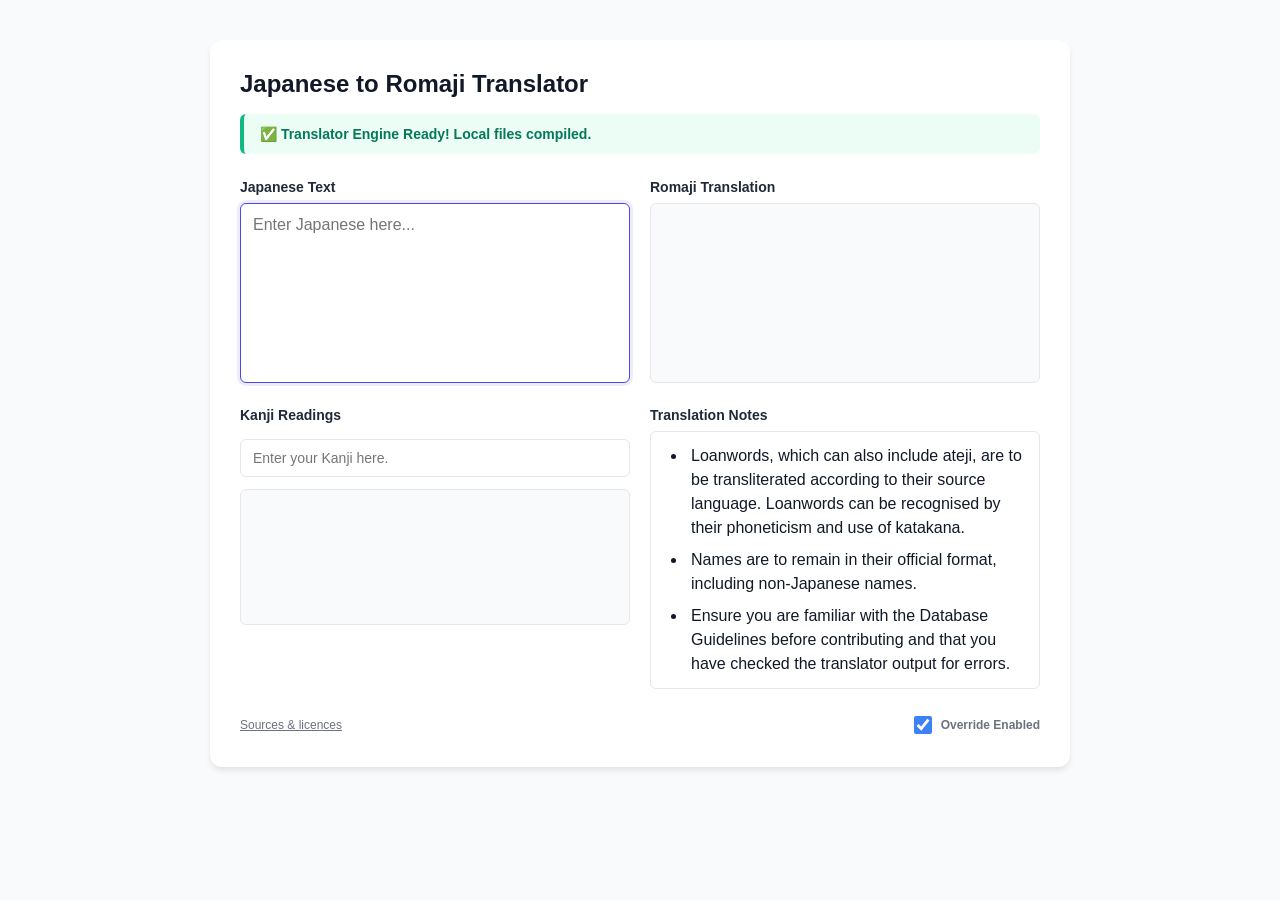
==== translator.html @ 2bcebe0d "Initial release version" ====
<!DOCTYPE html>
<html lang="en">
<head>
    <meta charset="UTF-8">
    <meta name="viewport" content="width=device-width, initial-scale=1.0">
    <title>Cernunnos' Japanese to Romaji Translator</title>
    <style>
        :root {
            --primary: #4f46e5;
            --success: #10b981;
            --error: #ef4444;
            --bg: #f9fafb;
            --card: #ffffff;
            --text: #1f2937;
            --border: #e5e7eb;
        }
        body {
            font-family: -apple-system, BlinkMacSystemFont, "Segoe UI", Roboto, sans-serif;
            background-color: var(--bg);
            color: var(--text);
            margin: 0;
            padding: 40px 20px;
            display: flex;
            justify-content: center;
        }
        .container {
            width: 100%;
            max-width: 800px;
            background: var(--card);
            padding: 30px;
            border-radius: 12px;
            box-shadow: 0 4px 6px -1px rgba(0,0,0,0.1);
        }
        h1 { margin-top: 0; font-size: 24px; font-weight: 700; color: #111827; }
        
        #status-banner {
            padding: 12px 16px;
            border-radius: 6px;
            font-size: 14px;
            font-weight: 600;
            margin-bottom: 25px;
            display: flex;
            align-items: center;
            background-color: #eff6ff;
            color: #1d4ed8;
            border-left: 4px solid #3b82f6;
        }
        #status-banner.ready { background-color: #ecfdf5; color: #047857; border-left-color: var(--success); }
        #status-banner.error { background-color: #fef2f2; color: #b91c1c; border-left-color: var(--error); }

        .grid { display: grid; grid-template-columns: 1fr; gap: 20px; }
        @media(min-width: 640px) { .grid { grid-template-columns: 1fr 1fr; } }
        
        label, .section-label { font-weight: 600; font-size: 14px; display: block; margin-bottom: 8px; }
        textarea {
            width: 100%; height: 180px; padding: 12px; box-sizing: border-box;
            border: 1px solid var(--border); border-radius: 6px; font-size: 16px;
            resize: none; font-family: inherit; overflow-y: auto;
        }
        textarea:focus { outline: none; border-color: var(--primary); box-shadow: 0 0 0 3px rgba(79, 70, 229, 0.1); }
        textarea:disabled { background-color: #f3f4f6; cursor: not-allowed; }

        .kanji-panel {
            margin-top: 0;
        }
        .kanji-search {
            width: 100%; box-sizing: border-box; margin-top: 8px; margin-bottom: 12px;
            padding: 10px 12px; border: 1px solid var(--border); border-radius: 6px;
            font-size: 14px; font-family: inherit;
        }
        .kanji-search:focus { outline: none; border-color: var(--primary); box-shadow: 0 0 0 3px rgba(79, 70, 229, 0.1); }
        .kanji-readings-box {
            min-height: 110px; max-height: 220px; overflow-y: auto;
            padding: 12px; border: 1px solid var(--border); border-radius: 6px;
            background-color: #f9fafb; font-size: 14px; line-height: 1.5; color: #111827;
        }
        .kanji-result-group { margin-bottom: 12px; }
        .kanji-result-label {
            font-size: 11px; font-weight: 700; letter-spacing: 0.08em;
            text-transform: uppercase; color: #6b7280; margin-bottom: 6px;
        }
        .kanji-divider {
            border-top: 1px solid #e5e7eb; margin: 10px 0 12px; padding-top: 8px;
        }
        .kanji-reading-item {
            display: flex; gap: 12px; align-items: flex-start; padding: 6px 0; border-bottom: 1px solid #eef2f7;
        }
        .kanji-reading-item:last-child { border-bottom: none; }
        .kanji-character {
            font-size: 24px; font-weight: 700; min-width: 32px; color: var(--primary);
        }
        .kanji-reading-text { flex: 1; }
        .kanji-reading-text strong { color: #4b5563; }
        .kanji-reading-button {
            display: inline-flex; flex-direction: column; align-items: center; gap: 2px;
            background: #eef2ff; border: 1px solid #c7d2fe; border-radius: 999px;
            color: #312e81; font-size: 12px; padding: 4px 10px; margin: 2px 4px 2px 0;
            cursor: pointer; transition: background 0.15s ease, transform 0.15s ease;
        }
        .kanji-reading-button:hover {
            background: #e0e7ff; transform: translateY(-1px);
        }
        .kanji-reading-button:active {
            transform: translateY(0);
        }
        
        .output-box {
            background-color: #f9fafb; border: 1px solid var(--border); border-radius: 6px;
            padding: 12px; height: 180px; box-sizing: border-box; font-size: 16px;
            white-space: pre-wrap; word-wrap: break-word; overflow-y: auto; color: #111827;
        }
        .notes-panel {
            margin-top: 0;
        }
        .notes-box {
            min-height: 100px; margin-top: 8px; padding: 12px 16px;
            border: 1px solid var(--border); border-radius: 6px; background-color: #fff;
            font-size: 16px; color: #111827; overflow-y: auto;
            line-height: 1.5;
        }
        .notes-box ul {
            margin: 0;
            padding-left: 1.25rem;
        }
        .notes-box li {
            margin: 0 0 0.5rem;
            padding-left: 0.25rem;
        }
        .notes-box li:last-child {
            margin-bottom: 0;
        }
        .notes-box:focus { outline: none; border-color: var(--primary); box-shadow: 0 0 0 3px rgba(79, 70, 229, 0.1); }
        .license-notice {
            margin-top: 0; color: #6b7280; font-size: 12px; line-height: 1.5;
            text-align: left;
            order: -1;
        }
        .license-notice a { color: inherit; }
        .footer-controls {
            display: flex;
            justify-content: space-between;
            align-items: center;
            gap: 16px;
            margin-top: 24px;
            color: #6b7280;
            font-size: 12px;
        }
        .override-toggle {
            display: inline-flex;
            align-items: center;
            gap: 6px;
            margin: 0;
            font-size: inherit;
            font-weight: 600;
            cursor: pointer;
        }
        input[type="checkbox"] {
            width: 18px;
            height: 18px;
            cursor: pointer;
            accent-color: #3b82f6;
        }
    </style>
</head>
<body>

<div class="container">
    <h1>Japanese to Romaji Translator</h1>
    
    <div id="status-banner">
        ⏳ Loading local dictionary assets...
    </div>
    
    <div class="grid">
        <div>
            <label for="input">Japanese Text</label>
            <textarea id="input" placeholder="Enter Japanese here..." disabled></textarea>
        </div>

        <div>
            <label>Romaji Translation</label>
            <div id="output" class="output-box"></div>
        </div>

        <div class="kanji-panel">
            <label>Kanji Readings</label>
            <input id="kanji-search" class="kanji-search" type="text" placeholder="Enter your Kanji here." aria-label="Kanji search field" />
            <div id="kanji-readings" class="kanji-readings-box" data-cj2r-kanji-readings data-cj2r-kanji-source="#input" data-cj2r-kanji-search="#kanji-search"></div>
        </div>

        <div class="notes-panel">
            <div id="translation-notes-label" class="section-label">Translation Notes</div>
            <div id="translation-notes" class="notes-box" aria-labelledby="translation-notes-label">
                <ul><li>Loanwords, which can also include ateji, are to be transliterated according to their source language. Loanwords can be recognised by their phoneticism and use of katakana.</li><li>Names are to remain in their official format, including non-Japanese names.</li><li>Ensure you are familiar with the Database Guidelines before contributing and that you have checked the translator output for errors.</li></ul>
            </div>
        </div>
    </div>
    <div class="footer-controls">
        <label id="override-control" class="override-toggle" for="overrides-enabled">
            <input id="overrides-enabled" type="checkbox" checked>
            <span id="override-text">Override Enabled</span>
        </label>
        <div id="license-notice" class="license-notice">
            <a href="licenses%20and%20sources/CJ2R-Translator-Project-License.md">Sources &amp; licences</a>
        </div>
    </div>
</div>

<script src="translator-engine.js"></script>
<script>
(() => {
    const overrideInput = document.getElementById('overrides-enabled');
    const overrideText = document.getElementById('override-text');
    const input = document.getElementById('input');
    if (!overrideInput || !overrideText || !window.RomajiTranslator) return;

    const applyOverrideControl = () => {
        const enabled = overrideInput.checked;
        overrideText.textContent = enabled ? 'Override Enabled' : 'Override Disabled';
        window.RomajiTranslator.setOverridesEnabled(enabled);
        if (input) input.dispatchEvent(new Event('input', { bubbles: true }));
    };

    overrideInput.addEventListener('change', applyOverrideControl);
    applyOverrideControl();
})();
</script>

</body>
</html>
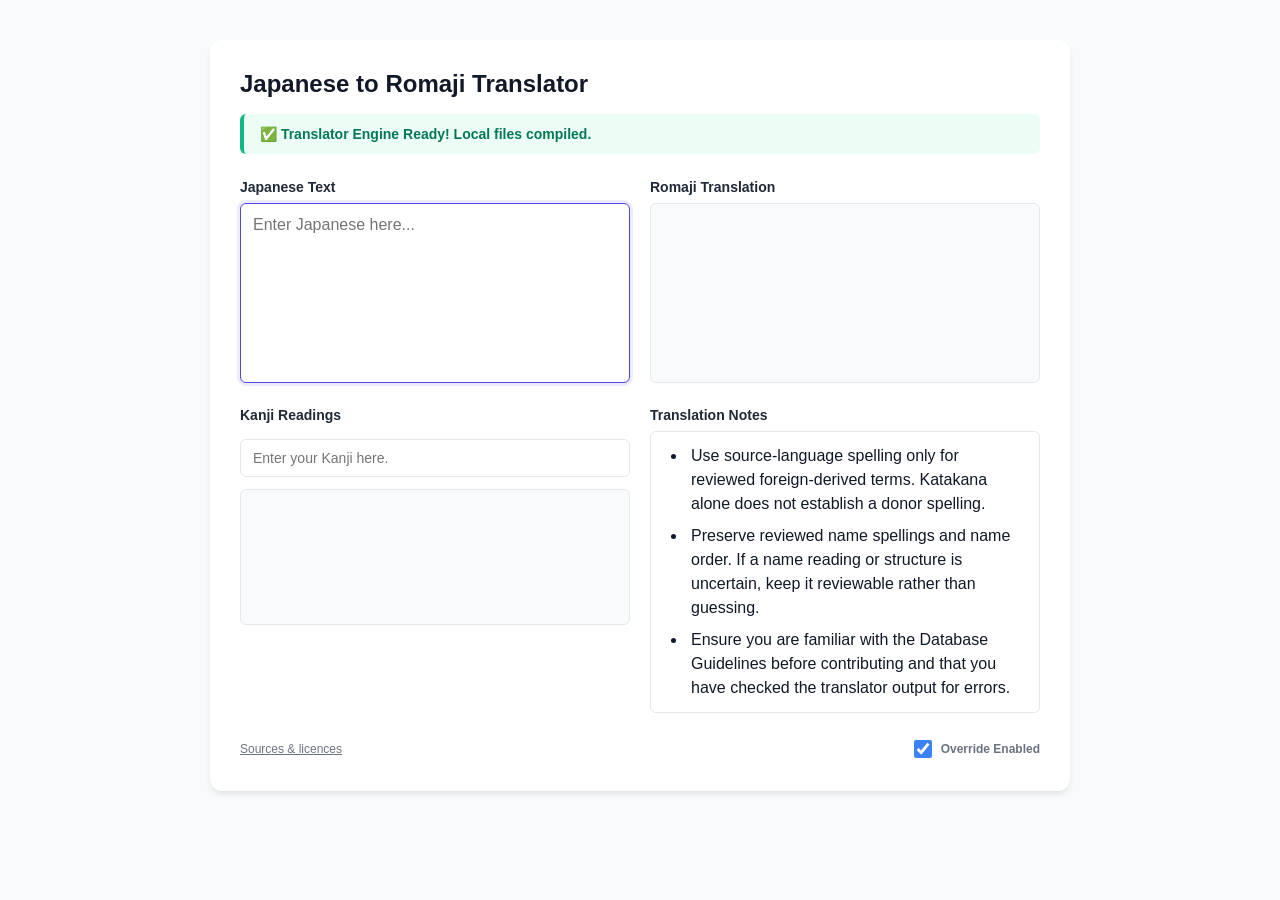
==== commit a1b7799e: "2026.09.18" ====
--- a/translator.html
+++ b/translator.html
@@ -109,6 +109,10 @@
             padding: 12px; height: 180px; box-sizing: border-box; font-size: 16px;
             white-space: pre-wrap; word-wrap: break-word; overflow-y: auto; color: #111827;
         }
+        .review-status {
+            margin-top: 8px; padding: 9px 12px; border: 1px solid #f59e0b; border-radius: 6px;
+            background: #fffbeb; color: #92400e; font-size: 13px; line-height: 1.4;
+        }
         .notes-panel {
             margin-top: 0;
         }
@@ -180,6 +184,7 @@
         <div>
             <label>Romaji Translation</label>
             <div id="output" class="output-box"></div>
+            <div id="translation-review" class="review-status" role="status" aria-live="polite" hidden></div>
         </div>
 
         <div class="kanji-panel">
@@ -191,7 +196,7 @@
         <div class="notes-panel">
             <div id="translation-notes-label" class="section-label">Translation Notes</div>
             <div id="translation-notes" class="notes-box" aria-labelledby="translation-notes-label">
-                <ul><li>Loanwords, which can also include ateji, are to be transliterated according to their source language. Loanwords can be recognised by their phoneticism and use of katakana.</li><li>Names are to remain in their official format, including non-Japanese names.</li><li>Ensure you are familiar with the Database Guidelines before contributing and that you have checked the translator output for errors.</li></ul>
+                <ul><li>Use source-language spelling only for reviewed foreign-derived terms. Katakana alone does not establish a donor spelling.</li><li>Preserve reviewed name spellings and name order. If a name reading or structure is uncertain, keep it reviewable rather than guessing.</li><li>Ensure you are familiar with the Database Guidelines before contributing and that you have checked the translator output for errors.</li></ul>
             </div>
         </div>
     </div>
